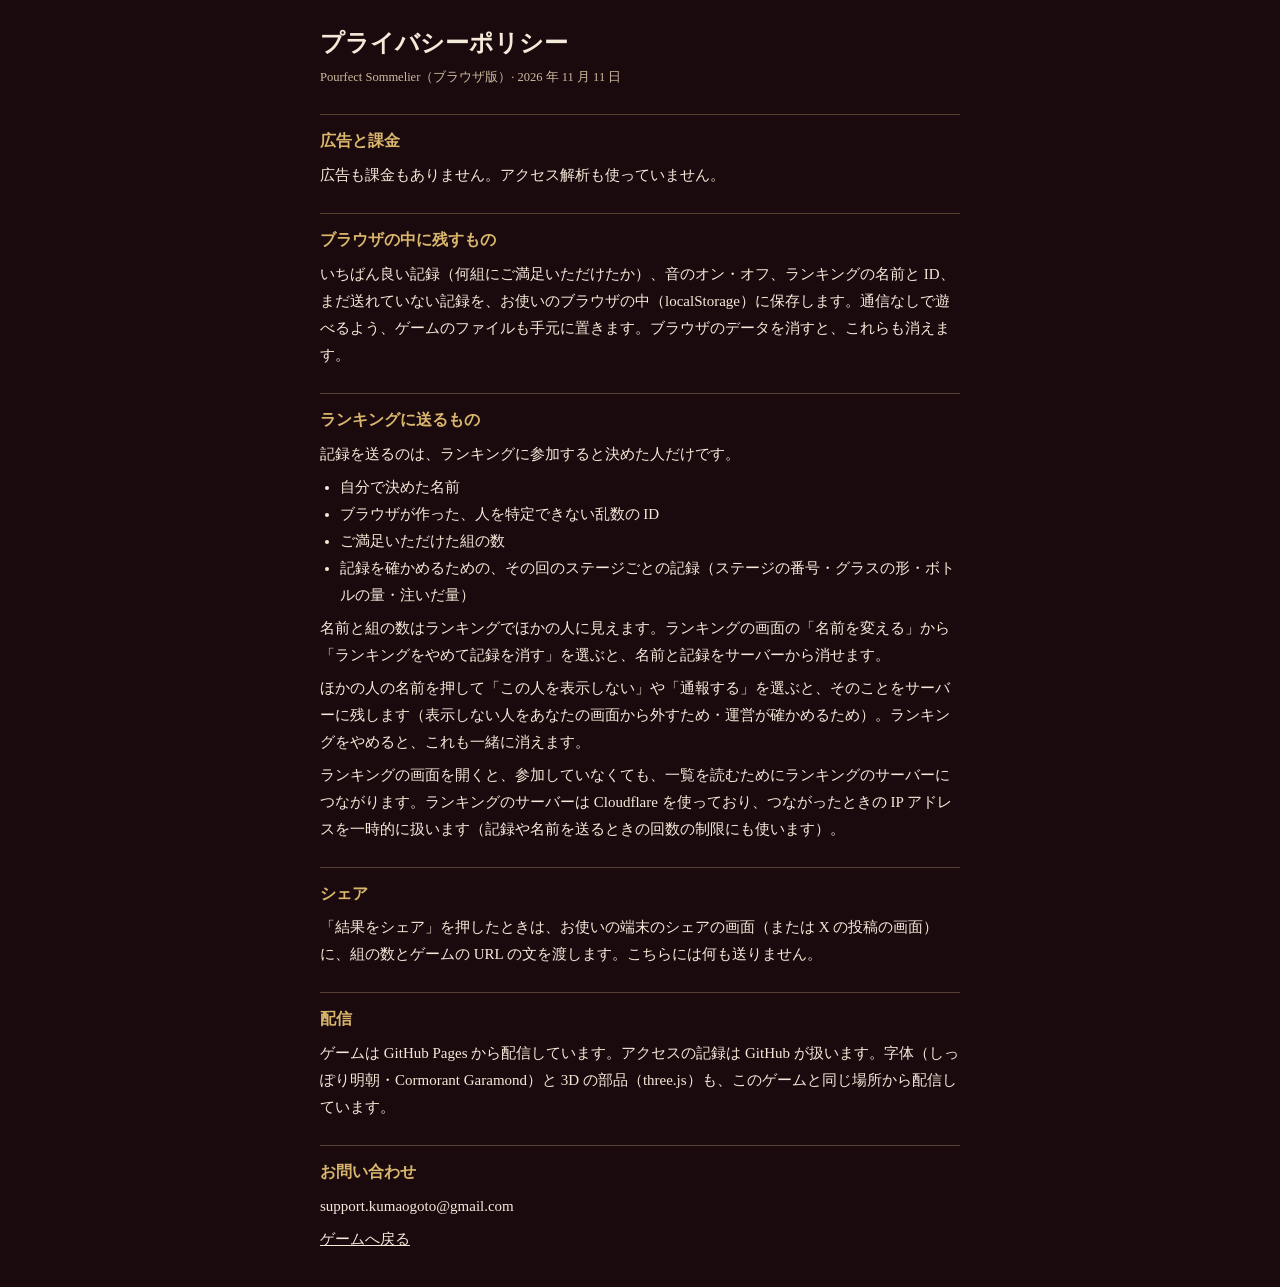
==== privacy.html @ 4411d940 "ブラウザ版 Pourfect Sommelier（組み 58872f1c0f35） Co-Authored-By: Claude Opus 5.5 <noreply@anthropic.com>" ====
<!doctype html>
<html lang="ja">
<head>
<meta charset="utf-8">
<meta name="viewport" content="width=device-width,initial-scale=1,viewport-fit=cover">
<title>プライバシーポリシー · Pourfect Sommelier</title>
<meta name="robots" content="noindex">
<meta name="color-scheme" content="dark">
<style>
:root{--ink:#f4ead9;--ink-2:#cdbb9f;--paper:#1a0a0e;--line:rgba(222,190,128,.30);--brass:#d9b66c}
html{background:var(--paper)}
body{margin:0 auto;max-width:640px;padding-block:28px;padding-left:max(18px,env(safe-area-inset-left,0px));padding-right:max(18px,env(safe-area-inset-right,0px));color:var(--ink);background:var(--paper);font-family:"Hiragino Mincho ProN","Yu Mincho","Noto Serif JP",serif;line-height:1.8;font-size:15px}
h1{font-size:24px;line-height:1.3;margin:0 0 4px}
h2{font-size:16px;margin:24px 0 4px;padding-top:12px;border-top:1px solid var(--line);color:var(--brass)}
p,ul{margin:6px 0}
ul{padding-left:1.3em}
small{color:var(--ink-2)}
a{color:inherit}
</style>
</head>
<body>
<h1>プライバシーポリシー</h1>
<small>Pourfect Sommelier（ブラウザ版）· 2026 年 11 月 11 日</small>
<h2>広告と課金</h2>
<p>広告も課金もありません。アクセス解析も使っていません。</p>
<h2>ブラウザの中に残すもの</h2>
<p>いちばん良い記録（何組にご満足いただけたか）、音のオン・オフ、ランキングの名前と ID、まだ送れていない記録を、お使いのブラウザの中（localStorage）に保存します。通信なしで遊べるよう、ゲームのファイルも手元に置きます。ブラウザのデータを消すと、これらも消えます。</p>
<h2>ランキングに送るもの</h2>
<p>記録を送るのは、ランキングに参加すると決めた人だけです。</p>
<ul>
<li>自分で決めた名前</li>
<li>ブラウザが作った、人を特定できない乱数の ID</li>
<li>ご満足いただけた組の数</li>
<li>記録を確かめるための、その回のステージごとの記録（ステージの番号・グラスの形・ボトルの量・注いだ量）</li>
</ul>
<p>名前と組の数はランキングでほかの人に見えます。ランキングの画面の「名前を変える」から「ランキングをやめて記録を消す」を選ぶと、名前と記録をサーバーから消せます。</p>
<p>ほかの人の名前を押して「この人を表示しない」や「通報する」を選ぶと、そのことをサーバーに残します（表示しない人をあなたの画面から外すため・運営が確かめるため）。ランキングをやめると、これも一緒に消えます。</p>
<p>ランキングの画面を開くと、参加していなくても、一覧を読むためにランキングのサーバーにつながります。ランキングのサーバーは Cloudflare を使っており、つながったときの IP アドレスを一時的に扱います（記録や名前を送るときの回数の制限にも使います）。</p>
<h2>シェア</h2>
<p>「結果をシェア」を押したときは、お使いの端末のシェアの画面（または X の投稿の画面）に、組の数とゲームの URL の文を渡します。こちらには何も送りません。</p>
<h2>配信</h2>
<p>ゲームは GitHub Pages から配信しています。アクセスの記録は GitHub が扱います。字体（しっぽり明朝・Cormorant Garamond）と 3D の部品（three.js）も、このゲームと同じ場所から配信しています。</p>
<h2>お問い合わせ</h2>
<p>support.kumaogoto@gmail.com</p>
<p><a href="./">ゲームへ戻る</a></p>
</body>
</html>
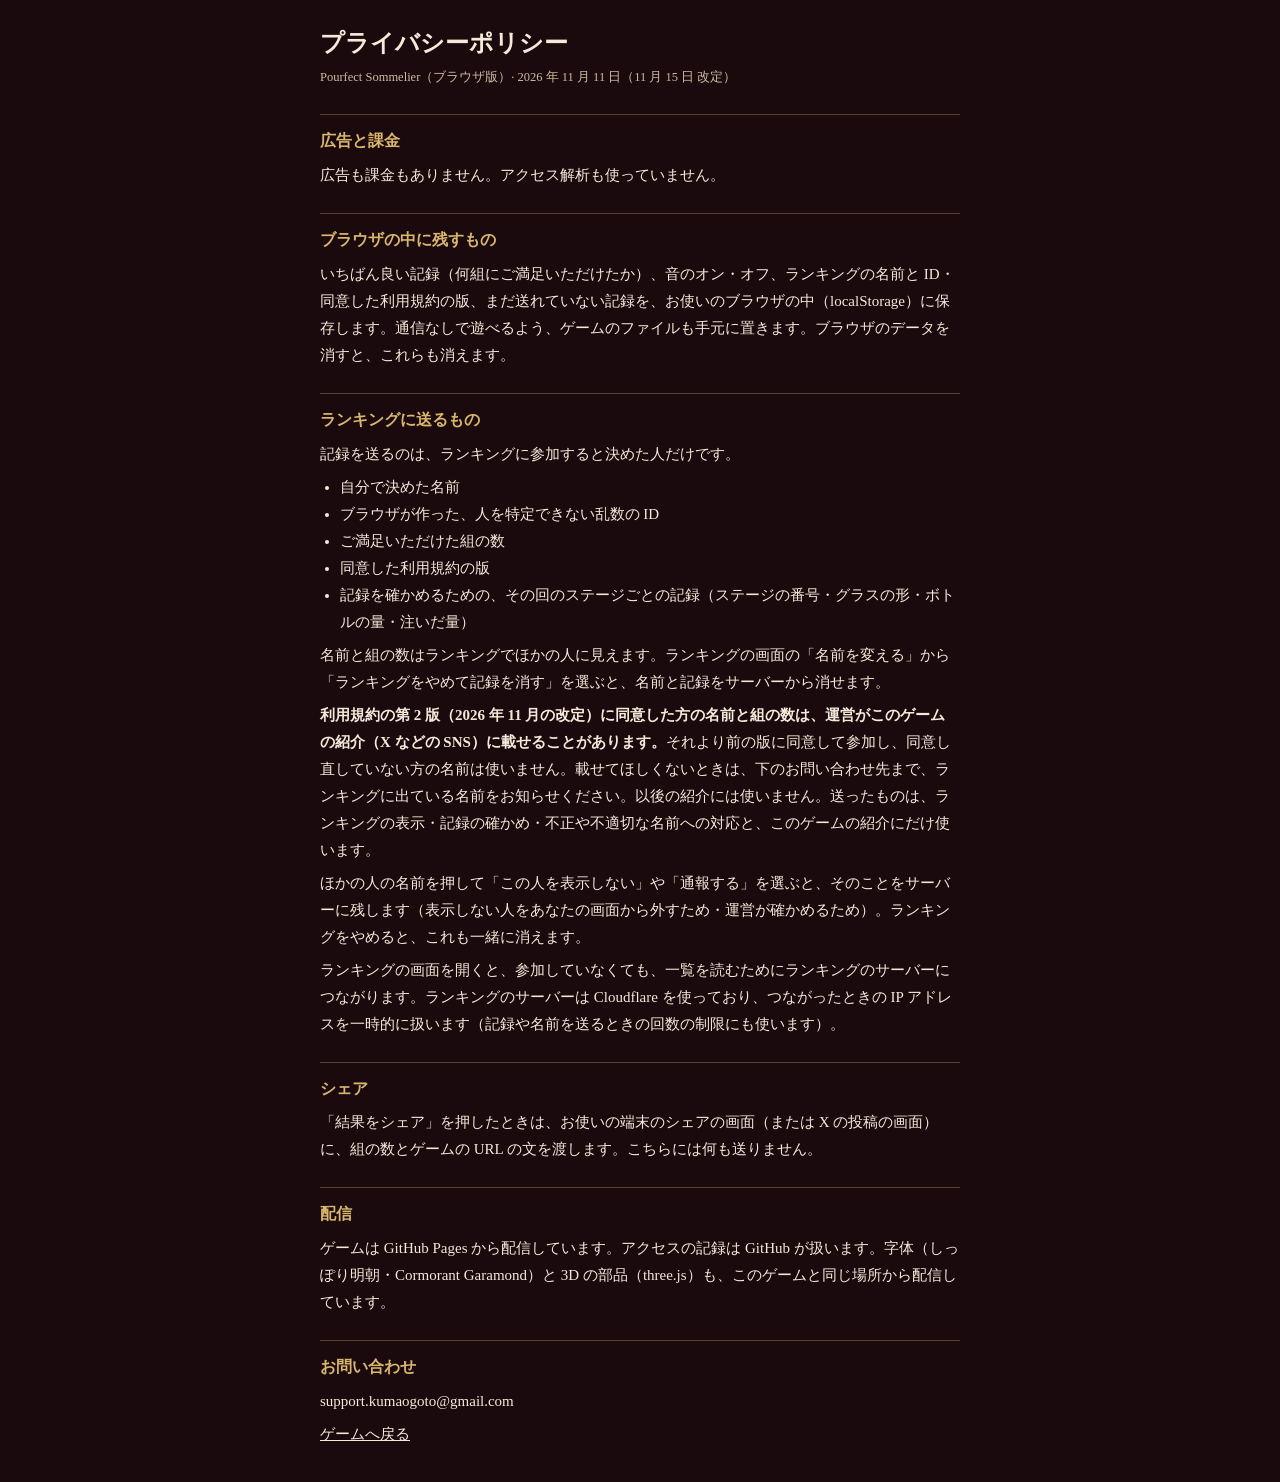
==== commit cc40c1d6: "ブラウザ版 Pourfect Sommelier（組み 42f7549e5317） Co-Authored-By: Claude Opus 5.5 <noreply@anthropic.com>" ====
--- a/privacy.html
+++ b/privacy.html
@@ -20,20 +20,22 @@
 </head>
 <body>
 <h1>プライバシーポリシー</h1>
-<small>Pourfect Sommelier（ブラウザ版）· 2026 年 11 月 11 日</small>
+<small>Pourfect Sommelier（ブラウザ版）· 2026 年 11 月 11 日（11 月 15 日 改定）</small>
 <h2>広告と課金</h2>
 <p>広告も課金もありません。アクセス解析も使っていません。</p>
 <h2>ブラウザの中に残すもの</h2>
-<p>いちばん良い記録（何組にご満足いただけたか）、音のオン・オフ、ランキングの名前と ID、まだ送れていない記録を、お使いのブラウザの中（localStorage）に保存します。通信なしで遊べるよう、ゲームのファイルも手元に置きます。ブラウザのデータを消すと、これらも消えます。</p>
+<p>いちばん良い記録（何組にご満足いただけたか）、音のオン・オフ、ランキングの名前と ID・同意した利用規約の版、まだ送れていない記録を、お使いのブラウザの中（localStorage）に保存します。通信なしで遊べるよう、ゲームのファイルも手元に置きます。ブラウザのデータを消すと、これらも消えます。</p>
 <h2>ランキングに送るもの</h2>
 <p>記録を送るのは、ランキングに参加すると決めた人だけです。</p>
 <ul>
 <li>自分で決めた名前</li>
 <li>ブラウザが作った、人を特定できない乱数の ID</li>
 <li>ご満足いただけた組の数</li>
+<li>同意した利用規約の版</li>
 <li>記録を確かめるための、その回のステージごとの記録（ステージの番号・グラスの形・ボトルの量・注いだ量）</li>
 </ul>
 <p>名前と組の数はランキングでほかの人に見えます。ランキングの画面の「名前を変える」から「ランキングをやめて記録を消す」を選ぶと、名前と記録をサーバーから消せます。</p>
+<p><strong>利用規約の第 2 版（2026 年 11 月の改定）に同意した方の名前と組の数は、運営がこのゲームの紹介（X などの SNS）に載せることがあります。</strong>それより前の版に同意して参加し、同意し直していない方の名前は使いません。載せてほしくないときは、下のお問い合わせ先まで、ランキングに出ている名前をお知らせください。以後の紹介には使いません。送ったものは、ランキングの表示・記録の確かめ・不正や不適切な名前への対応と、このゲームの紹介にだけ使います。</p>
 <p>ほかの人の名前を押して「この人を表示しない」や「通報する」を選ぶと、そのことをサーバーに残します（表示しない人をあなたの画面から外すため・運営が確かめるため）。ランキングをやめると、これも一緒に消えます。</p>
 <p>ランキングの画面を開くと、参加していなくても、一覧を読むためにランキングのサーバーにつながります。ランキングのサーバーは Cloudflare を使っており、つながったときの IP アドレスを一時的に扱います（記録や名前を送るときの回数の制限にも使います）。</p>
 <h2>シェア</h2>
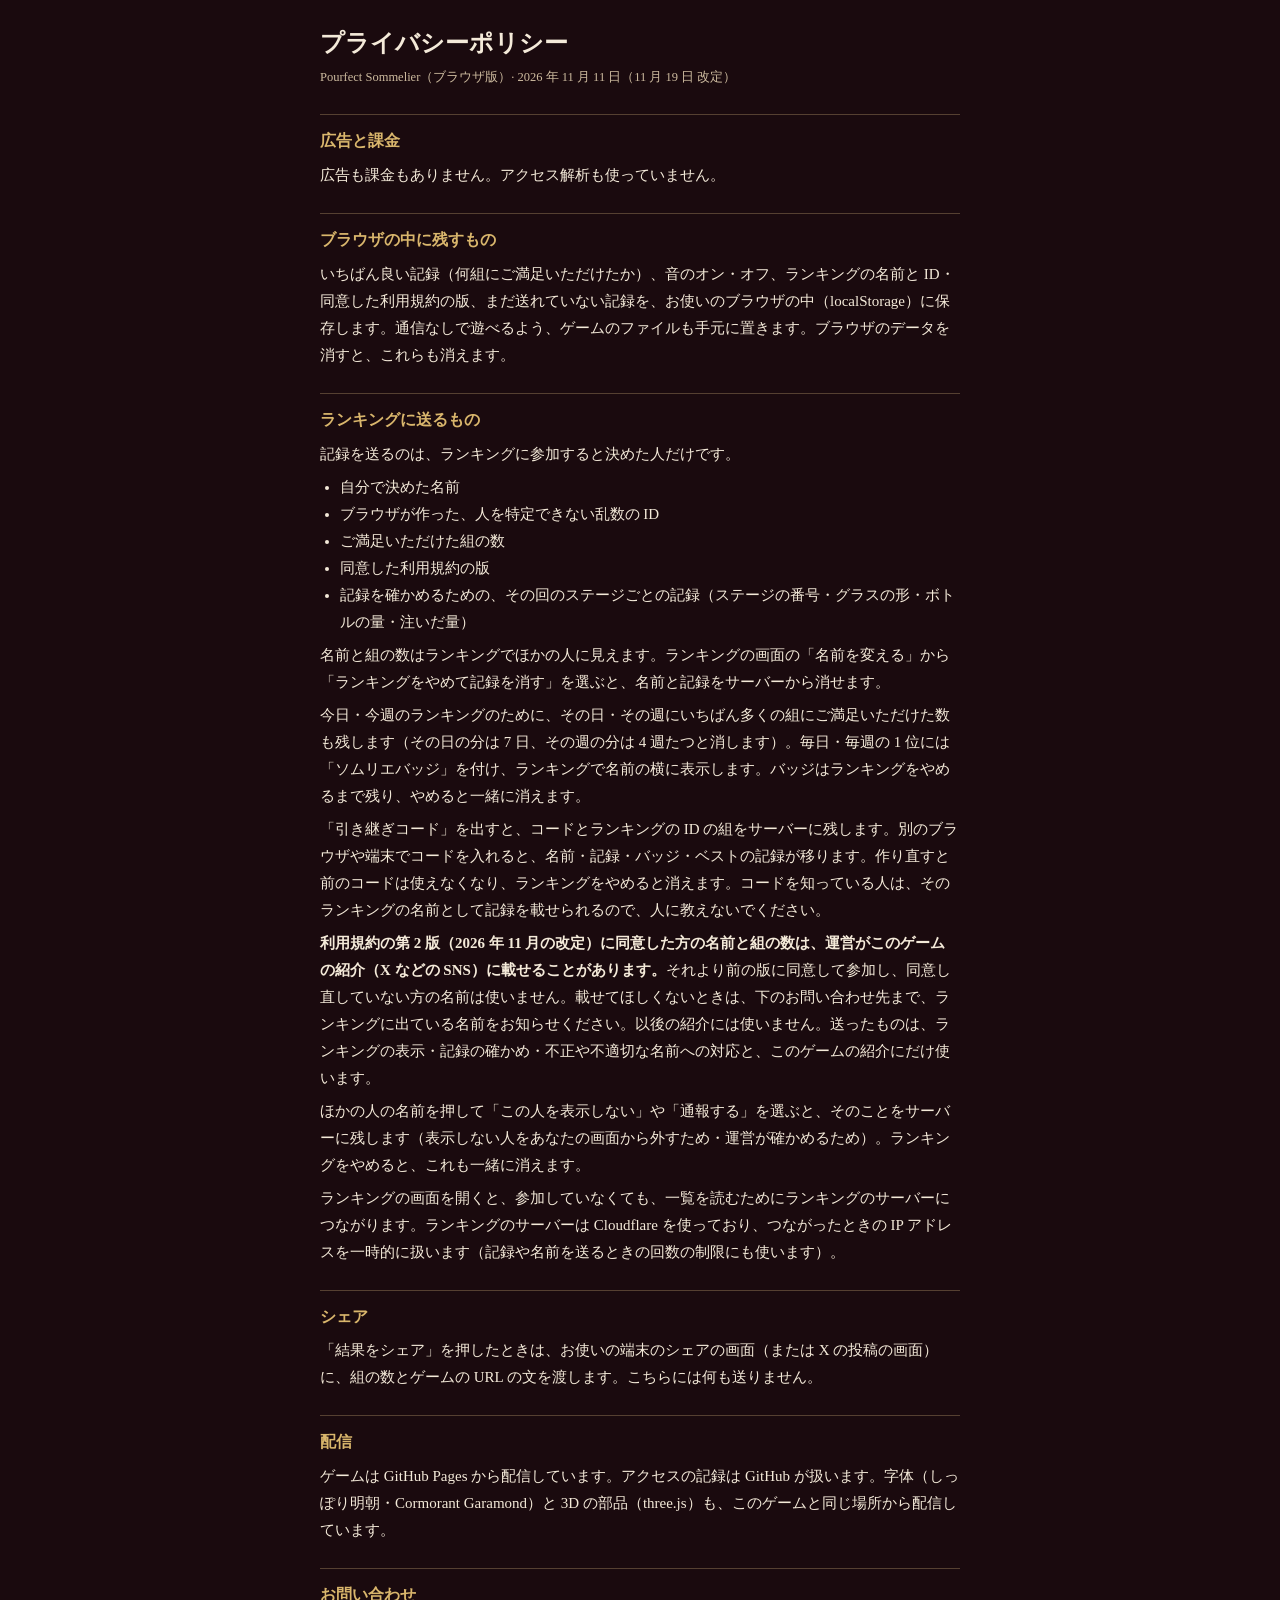
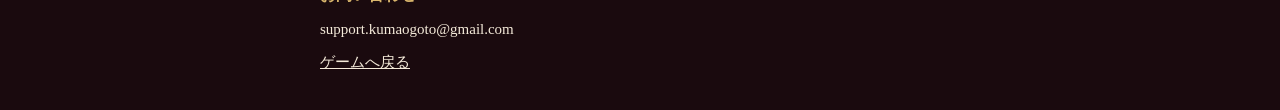
==== commit c5acf57d: "ブラウザ版 Pourfect Sommelier（組み 8fcd9d925b94） Co-Authored-By: Claude Opus 5.5 <noreply@anthropic.com>" ====
--- a/privacy.html
+++ b/privacy.html
@@ -20,7 +20,7 @@
 </head>
 <body>
 <h1>プライバシーポリシー</h1>
-<small>Pourfect Sommelier（ブラウザ版）· 2026 年 11 月 11 日（11 月 15 日 改定）</small>
+<small>Pourfect Sommelier（ブラウザ版）· 2026 年 11 月 11 日（11 月 19 日 改定）</small>
 <h2>広告と課金</h2>
 <p>広告も課金もありません。アクセス解析も使っていません。</p>
 <h2>ブラウザの中に残すもの</h2>
@@ -35,6 +35,8 @@
 <li>記録を確かめるための、その回のステージごとの記録（ステージの番号・グラスの形・ボトルの量・注いだ量）</li>
 </ul>
 <p>名前と組の数はランキングでほかの人に見えます。ランキングの画面の「名前を変える」から「ランキングをやめて記録を消す」を選ぶと、名前と記録をサーバーから消せます。</p>
+<p>今日・今週のランキングのために、その日・その週にいちばん多くの組にご満足いただけた数も残します（その日の分は 7 日、その週の分は 4 週たつと消します）。毎日・毎週の 1 位には「ソムリエバッジ」を付け、ランキングで名前の横に表示します。バッジはランキングをやめるまで残り、やめると一緒に消えます。</p>
+<p>「引き継ぎコード」を出すと、コードとランキングの ID の組をサーバーに残します。別のブラウザや端末でコードを入れると、名前・記録・バッジ・ベストの記録が移ります。作り直すと前のコードは使えなくなり、ランキングをやめると消えます。コードを知っている人は、そのランキングの名前として記録を載せられるので、人に教えないでください。</p>
 <p><strong>利用規約の第 2 版（2026 年 11 月の改定）に同意した方の名前と組の数は、運営がこのゲームの紹介（X などの SNS）に載せることがあります。</strong>それより前の版に同意して参加し、同意し直していない方の名前は使いません。載せてほしくないときは、下のお問い合わせ先まで、ランキングに出ている名前をお知らせください。以後の紹介には使いません。送ったものは、ランキングの表示・記録の確かめ・不正や不適切な名前への対応と、このゲームの紹介にだけ使います。</p>
 <p>ほかの人の名前を押して「この人を表示しない」や「通報する」を選ぶと、そのことをサーバーに残します（表示しない人をあなたの画面から外すため・運営が確かめるため）。ランキングをやめると、これも一緒に消えます。</p>
 <p>ランキングの画面を開くと、参加していなくても、一覧を読むためにランキングのサーバーにつながります。ランキングのサーバーは Cloudflare を使っており、つながったときの IP アドレスを一時的に扱います（記録や名前を送るときの回数の制限にも使います）。</p>
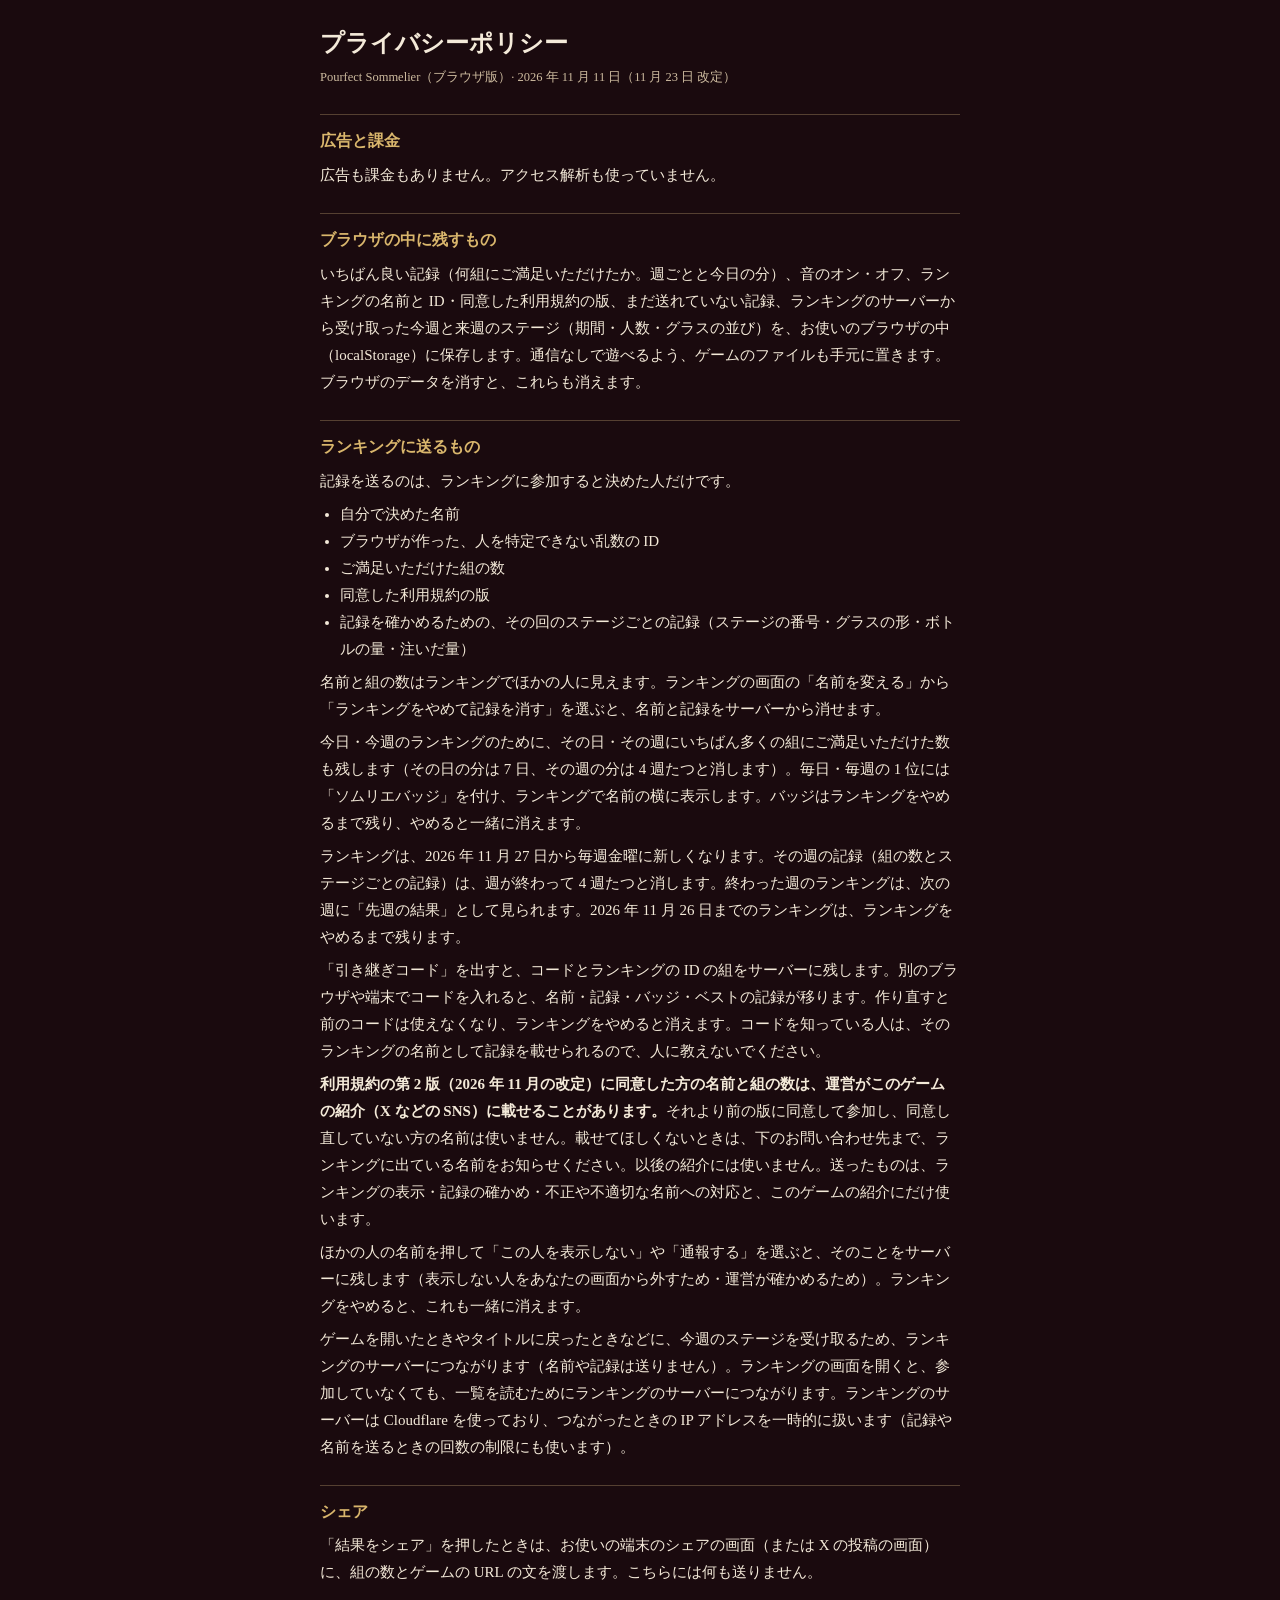
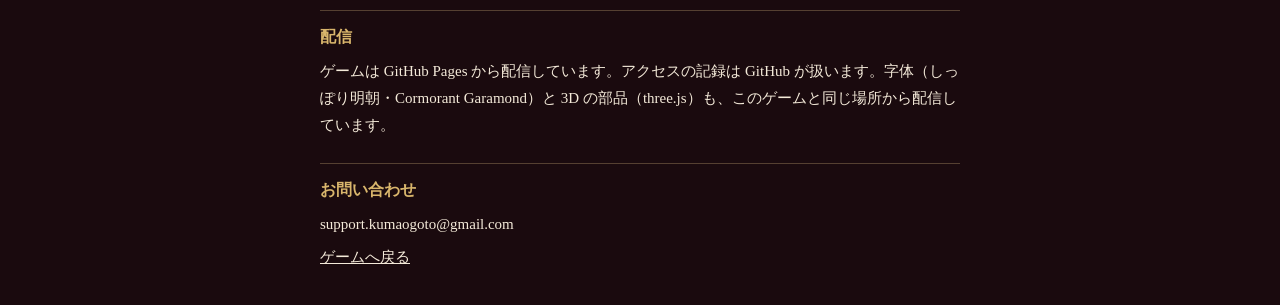
==== commit 8d5a775f: "ブラウザ版 Pourfect Sommelier（組み daba633e9a98） Co-Authored-By: Claude Fable 5.2 <noreply@anthropic.com>" ====
--- a/privacy.html
+++ b/privacy.html
@@ -20,11 +20,11 @@
 </head>
 <body>
 <h1>プライバシーポリシー</h1>
-<small>Pourfect Sommelier（ブラウザ版）· 2026 年 11 月 11 日（11 月 19 日 改定）</small>
+<small>Pourfect Sommelier（ブラウザ版）· 2026 年 11 月 11 日（11 月 23 日 改定）</small>
 <h2>広告と課金</h2>
 <p>広告も課金もありません。アクセス解析も使っていません。</p>
 <h2>ブラウザの中に残すもの</h2>
-<p>いちばん良い記録（何組にご満足いただけたか）、音のオン・オフ、ランキングの名前と ID・同意した利用規約の版、まだ送れていない記録を、お使いのブラウザの中（localStorage）に保存します。通信なしで遊べるよう、ゲームのファイルも手元に置きます。ブラウザのデータを消すと、これらも消えます。</p>
+<p>いちばん良い記録（何組にご満足いただけたか。週ごとと今日の分）、音のオン・オフ、ランキングの名前と ID・同意した利用規約の版、まだ送れていない記録、ランキングのサーバーから受け取った今週と来週のステージ（期間・人数・グラスの並び）を、お使いのブラウザの中（localStorage）に保存します。通信なしで遊べるよう、ゲームのファイルも手元に置きます。ブラウザのデータを消すと、これらも消えます。</p>
 <h2>ランキングに送るもの</h2>
 <p>記録を送るのは、ランキングに参加すると決めた人だけです。</p>
 <ul>
@@ -36,10 +36,11 @@
 </ul>
 <p>名前と組の数はランキングでほかの人に見えます。ランキングの画面の「名前を変える」から「ランキングをやめて記録を消す」を選ぶと、名前と記録をサーバーから消せます。</p>
 <p>今日・今週のランキングのために、その日・その週にいちばん多くの組にご満足いただけた数も残します（その日の分は 7 日、その週の分は 4 週たつと消します）。毎日・毎週の 1 位には「ソムリエバッジ」を付け、ランキングで名前の横に表示します。バッジはランキングをやめるまで残り、やめると一緒に消えます。</p>
+<p>ランキングは、2026 年 11 月 27 日から毎週金曜に新しくなります。その週の記録（組の数とステージごとの記録）は、週が終わって 4 週たつと消します。終わった週のランキングは、次の週に「先週の結果」として見られます。2026 年 11 月 26 日までのランキングは、ランキングをやめるまで残ります。</p>
 <p>「引き継ぎコード」を出すと、コードとランキングの ID の組をサーバーに残します。別のブラウザや端末でコードを入れると、名前・記録・バッジ・ベストの記録が移ります。作り直すと前のコードは使えなくなり、ランキングをやめると消えます。コードを知っている人は、そのランキングの名前として記録を載せられるので、人に教えないでください。</p>
 <p><strong>利用規約の第 2 版（2026 年 11 月の改定）に同意した方の名前と組の数は、運営がこのゲームの紹介（X などの SNS）に載せることがあります。</strong>それより前の版に同意して参加し、同意し直していない方の名前は使いません。載せてほしくないときは、下のお問い合わせ先まで、ランキングに出ている名前をお知らせください。以後の紹介には使いません。送ったものは、ランキングの表示・記録の確かめ・不正や不適切な名前への対応と、このゲームの紹介にだけ使います。</p>
 <p>ほかの人の名前を押して「この人を表示しない」や「通報する」を選ぶと、そのことをサーバーに残します（表示しない人をあなたの画面から外すため・運営が確かめるため）。ランキングをやめると、これも一緒に消えます。</p>
-<p>ランキングの画面を開くと、参加していなくても、一覧を読むためにランキングのサーバーにつながります。ランキングのサーバーは Cloudflare を使っており、つながったときの IP アドレスを一時的に扱います（記録や名前を送るときの回数の制限にも使います）。</p>
+<p>ゲームを開いたときやタイトルに戻ったときなどに、今週のステージを受け取るため、ランキングのサーバーにつながります（名前や記録は送りません）。ランキングの画面を開くと、参加していなくても、一覧を読むためにランキングのサーバーにつながります。ランキングのサーバーは Cloudflare を使っており、つながったときの IP アドレスを一時的に扱います（記録や名前を送るときの回数の制限にも使います）。</p>
 <h2>シェア</h2>
 <p>「結果をシェア」を押したときは、お使いの端末のシェアの画面（または X の投稿の画面）に、組の数とゲームの URL の文を渡します。こちらには何も送りません。</p>
 <h2>配信</h2>
